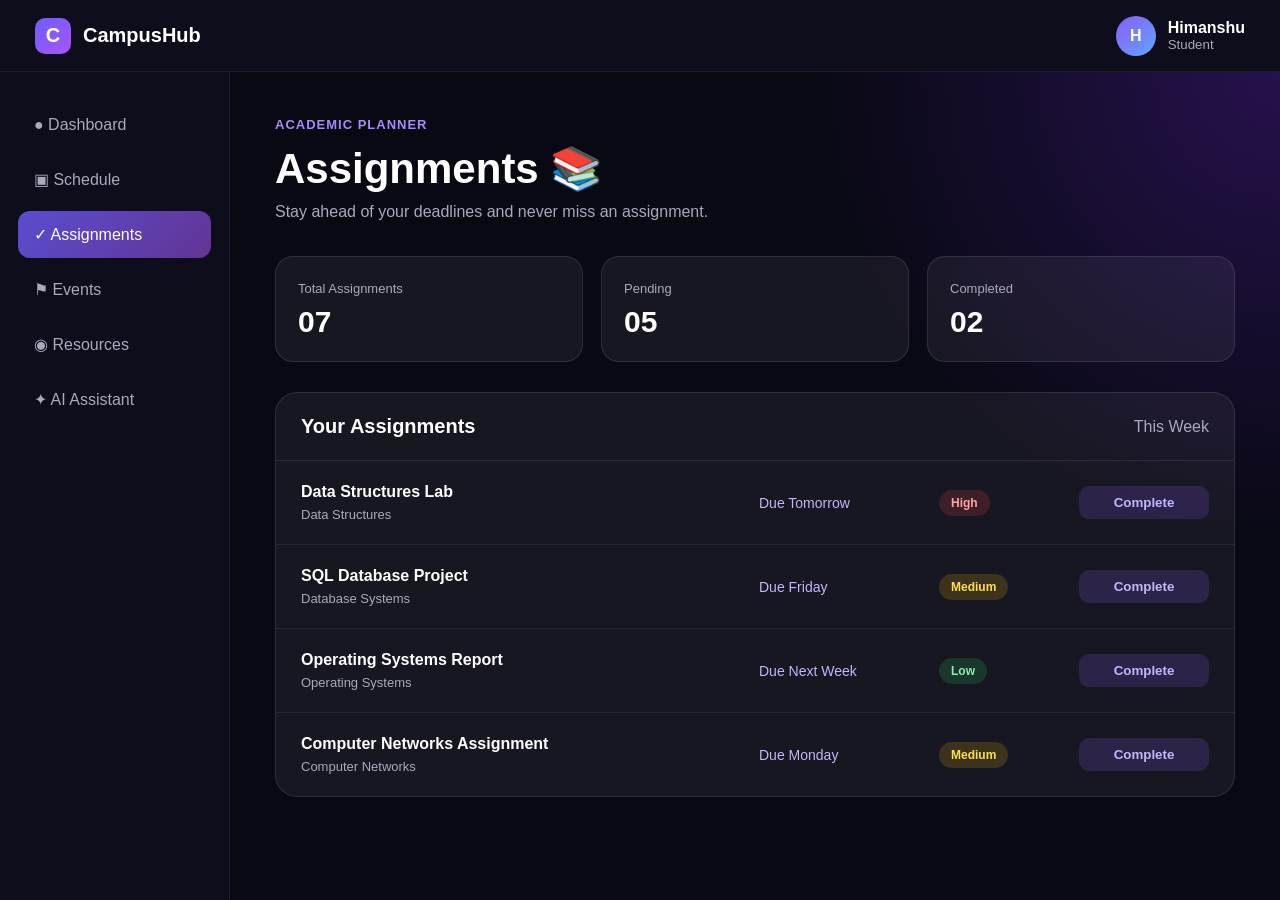
==== assignments.html @ 83b342d7 "Complete CampusHub frontend modules" ====
<!DOCTYPE html>
<html lang="en">

<head>
    <meta charset="UTF-8">
    <meta name="viewport" content="width=device-width, initial-scale=1.0">

    <title>Assignments | CampusHub</title>

    <style>

        * {
            margin: 0;
            padding: 0;
            box-sizing: border-box;
        }

        body {
            font-family: Arial, Helvetica, sans-serif;
            background: #090914;
            color: white;
            min-height: 100vh;
        }

        /* TOP BAR */

        .topbar {
            height: 72px;
            padding: 0 35px;

            display: flex;
            align-items: center;
            justify-content: space-between;

            background: #0d0d1b;
            border-bottom: 1px solid rgba(255,255,255,0.08);
        }

        .logo {
            display: flex;
            align-items: center;
            gap: 12px;

            font-size: 20px;
            font-weight: bold;
        }

        .logo-box {
            width: 36px;
            height: 36px;

            display: flex;
            align-items: center;
            justify-content: center;

            border-radius: 10px;

            background: linear-gradient(
                135deg,
                #6d5dfc,
                #a855f7
            );
        }

        .profile {
            display: flex;
            align-items: center;
            gap: 12px;
        }

        .avatar {
            width: 40px;
            height: 40px;

            border-radius: 50%;

            display: flex;
            align-items: center;
            justify-content: center;

            background: linear-gradient(
                135deg,
                #8b5cf6,
                #60a5fa
            );

            font-weight: bold;
        }

        /* LAYOUT */

        .layout {
            display: flex;
            min-height: calc(100vh - 72px);
        }

        /* SIDEBAR */

        .sidebar {
            width: 230px;
            padding: 30px 18px;

            background: #0d0d1b;

            border-right: 1px solid rgba(255,255,255,0.08);
        }

        .sidebar a {
            display: block;

            padding: 14px 16px;
            margin-bottom: 8px;

            border-radius: 12px;

            text-decoration: none;

            color: #aaa9bd;

            transition: 0.2s;
        }

        .sidebar a:hover {
            color: white;
            background: rgba(139,92,246,0.15);
        }

        .sidebar a.active {
            color: white;

            background: linear-gradient(
                135deg,
                rgba(109,93,252,0.8),
                rgba(168,85,247,0.55)
            );
        }

        /* MAIN */

        .main {
            flex: 1;
            padding: 45px;

            background:
                radial-gradient(
                    circle at top right,
                    rgba(91,33,182,0.35),
                    transparent 35%
                );
        }

        .page-label {
            color: #a78bfa;

            font-size: 13px;
            font-weight: bold;

            letter-spacing: 1px;
            text-transform: uppercase;

            margin-bottom: 12px;
        }

        h1 {
            font-size: 42px;
            margin-bottom: 10px;
        }

        .subtitle {
            color: #aaa9bd;
            margin-bottom: 35px;
        }

        /* STATS */

        .stats {
            display: grid;

            grid-template-columns:
                repeat(3, 1fr);

            gap: 18px;

            margin-bottom: 30px;
        }

        .stat-card {
            padding: 22px;

            border-radius: 18px;

            background: rgba(255,255,255,0.06);

            border: 1px solid rgba(255,255,255,0.1);
        }

        .stat-card span {
            color: #aaa9bd;
            font-size: 13px;
        }

        .stat-card h2 {
            margin-top: 8px;
            font-size: 30px;
        }

        /* ASSIGNMENTS */

        .assignment-container {
            background: rgba(255,255,255,0.06);

            border: 1px solid rgba(255,255,255,0.1);

            border-radius: 22px;

            overflow: hidden;
        }

        .assignment-header {
            padding: 22px 25px;

            display: flex;
            justify-content: space-between;
            align-items: center;

            border-bottom: 1px solid rgba(255,255,255,0.08);
        }

        .assignment-header h2 {
            font-size: 20px;
        }

        .assignment {
            display: grid;

            grid-template-columns:
                1fr 160px 120px 130px;

            align-items: center;

            gap: 20px;

            padding: 22px 25px;

            border-bottom: 1px solid rgba(255,255,255,0.07);
        }

        .assignment:last-child {
            border-bottom: none;
        }

        .assignment-title {
            font-size: 16px;
            font-weight: bold;

            margin-bottom: 6px;
        }

        .subject {
            color: #aaa9bd;
            font-size: 13px;
        }

        .due {
            color: #c4b5fd;
            font-size: 14px;
        }

        /* BADGES */

        .badge {
            display: inline-block;

            padding: 6px 12px;

            border-radius: 20px;

            font-size: 12px;
            font-weight: bold;

            text-align: center;
        }

        .high {
            background: rgba(239,68,68,0.18);
            color: #fca5a5;
        }

        .medium {
            background: rgba(234,179,8,0.18);
            color: #fde047;
        }

        .low {
            background: rgba(34,197,94,0.18);
            color: #86efac;
        }

        /* BUTTON */

        .complete-btn {
            border: none;

            padding: 9px 14px;

            border-radius: 10px;

            background: rgba(139,92,246,0.18);

            color: #c4b5fd;

            cursor: pointer;

            font-weight: bold;

            transition: 0.2s;
        }

        .complete-btn:hover {
            background: #8b5cf6;
            color: white;
        }

        .completed {
            opacity: 0.5;
        }

        .completed .assignment-title {
            text-decoration: line-through;
        }

        /* RESPONSIVE */

        @media (max-width: 900px) {

            .stats {
                grid-template-columns: 1fr;
            }

            .assignment {
                grid-template-columns: 1fr;
                gap: 10px;
            }

            .main {
                padding: 25px 18px;
            }

            h1 {
                font-size: 32px;
            }
        }

    </style>
</head>


<body>

    <!-- TOP BAR -->

    <header class="topbar">

        <div class="logo">

            <div class="logo-box">
                C
            </div>

            CampusHub

        </div>


        <div class="profile">

            <div class="avatar">
                H
            </div>

            <div>

                <strong>Himanshu</strong>

                <small style="display:block;color:#aaa9bd;">
                    Student
                </small>

            </div>

        </div>

    </header>


    <div class="layout">


        <!-- SIDEBAR -->

        <aside class="sidebar">

            <a href="dashboard.html">
                ● Dashboard
            </a>

            <a href="schedule.html">
                ▣ Schedule
            </a>

            <a href="assignments.html" class="active">
                ✓ Assignments
            </a>

            <a href="#">
                ⚑ Events
            </a>

            <a href="#">
                ◉ Resources
            </a>

            <a href="#">
                ✦ AI Assistant
            </a>

        </aside>


        <!-- MAIN -->

        <main class="main">

            <div class="page-label">
                Academic Planner
            </div>


            <h1>
                Assignments 📚
            </h1>


            <p class="subtitle">
                Stay ahead of your deadlines and never miss an assignment.
            </p>


            <!-- STATS -->

            <div class="stats">

                <div class="stat-card">

                    <span>
                        Total Assignments
                    </span>

                    <h2 id="totalCount">
                        07
                    </h2>

                </div>


                <div class="stat-card">

                    <span>
                        Pending
                    </span>

                    <h2 id="pendingCount">
                        05
                    </h2>

                </div>


                <div class="stat-card">

                    <span>
                        Completed
                    </span>

                    <h2 id="completedCount">
                        02
                    </h2>

                </div>

            </div>


            <!-- ASSIGNMENT LIST -->

            <section class="assignment-container">


                <div class="assignment-header">

                    <h2>
                        Your Assignments
                    </h2>

                    <span style="color:#aaa9bd;">
                        This Week
                    </span>

                </div>


                <!-- ASSIGNMENT 1 -->

                <div class="assignment">

                    <div>

                        <div class="assignment-title">
                            Data Structures Lab
                        </div>

                        <div class="subject">
                            Data Structures
                        </div>

                    </div>


                    <div class="due">
                        Due Tomorrow
                    </div>


                    <div>
                        <span class="badge high">
                            High
                        </span>
                    </div>


                    <button class="complete-btn">
                        Complete
                    </button>

                </div>


                <!-- ASSIGNMENT 2 -->

                <div class="assignment">

                    <div>

                        <div class="assignment-title">
                            SQL Database Project
                        </div>

                        <div class="subject">
                            Database Systems
                        </div>

                    </div>


                    <div class="due">
                        Due Friday
                    </div>


                    <div>
                        <span class="badge medium">
                            Medium
                        </span>
                    </div>


                    <button class="complete-btn">
                        Complete
                    </button>

                </div>


                <!-- ASSIGNMENT 3 -->

                <div class="assignment">

                    <div>

                        <div class="assignment-title">
                            Operating Systems Report
                        </div>

                        <div class="subject">
                            Operating Systems
                        </div>

                    </div>


                    <div class="due">
                        Due Next Week
                    </div>


                    <div>
                        <span class="badge low">
                            Low
                        </span>
                    </div>


                    <button class="complete-btn">
                        Complete
                    </button>

                </div>


                <!-- ASSIGNMENT 4 -->

                <div class="assignment">

                    <div>

                        <div class="assignment-title">
                            Computer Networks Assignment
                        </div>

                        <div class="subject">
                            Computer Networks
                        </div>

                    </div>


                    <div class="due">
                        Due Monday
                    </div>


                    <div>
                        <span class="badge medium">
                            Medium
                        </span>
                    </div>


                    <button class="complete-btn">
                        Complete
                    </button>

                </div>


            </section>

        </main>

    </div>


    <!-- JAVASCRIPT -->

    <script>

        const buttons =
            document.querySelectorAll(".complete-btn");

        const pendingCount =
            document.getElementById("pendingCount");

        const completedCount =
            document.getElementById("completedCount");


        buttons.forEach(button => {

            button.addEventListener("click", () => {

                const assignment =
                    button.closest(".assignment");


                if (!assignment.classList.contains("completed")) {

                    assignment.classList.add("completed");

                    button.textContent = "Completed ✓";

                    button.style.background = "#22c55e";

                    button.style.color = "white";


                    let pending =
                        Number(pendingCount.textContent);

                    let completed =
                        Number(completedCount.textContent);


                    pendingCount.textContent =
                        String(pending - 1).padStart(2, "0");

                    completedCount.textContent =
                        String(completed + 1).padStart(2, "0");

                }

            });

        });

    </script>

</body>

</html>
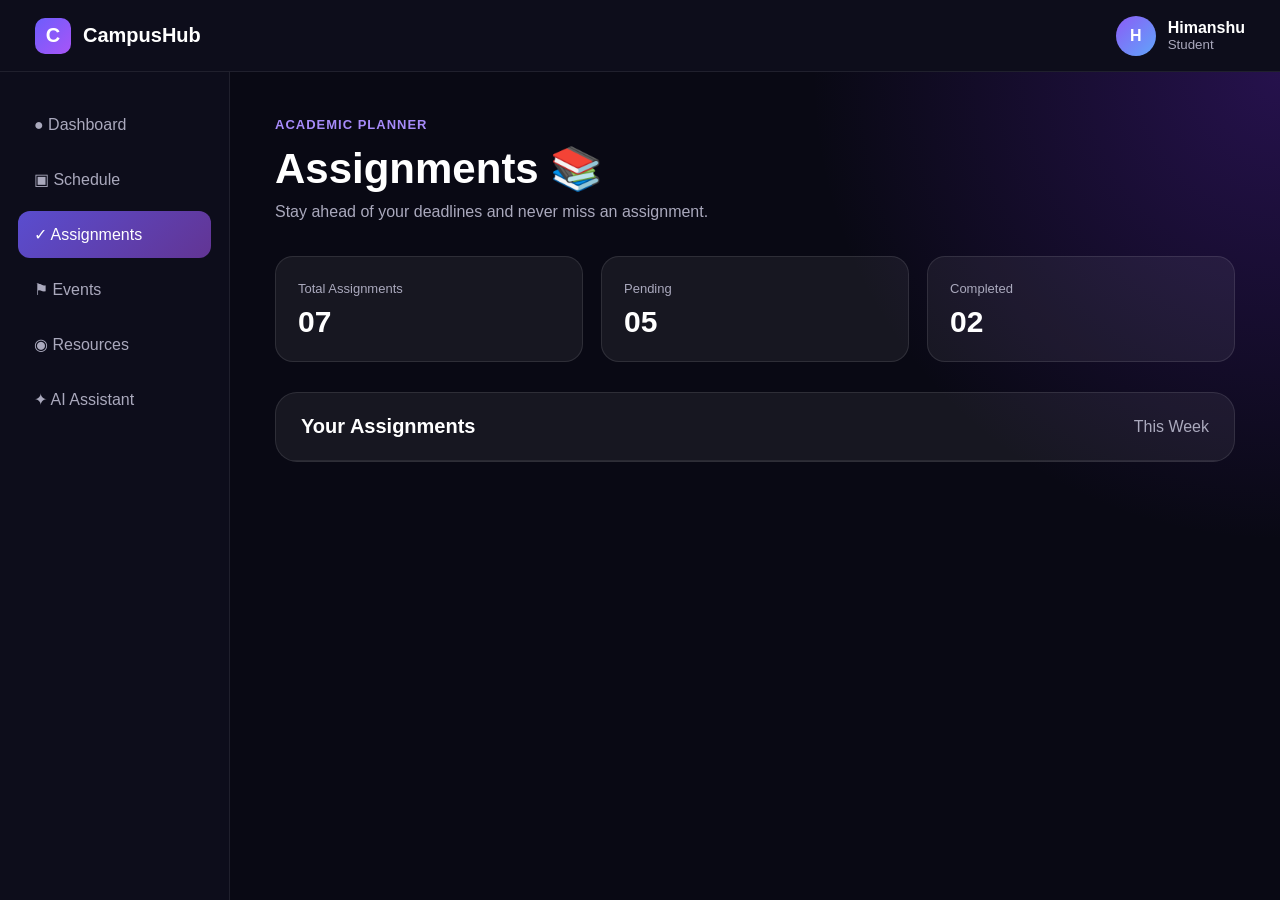
==== commit 6ae6fa17: "Add backend server and resource filtering" ====
--- a/assignments.html
+++ b/assignments.html
@@ -509,148 +509,7 @@
                 </div>
 
 
-                <!-- ASSIGNMENT 1 -->
-
-                <div class="assignment">
-
-                    <div>
-
-                        <div class="assignment-title">
-                            Data Structures Lab
-                        </div>
-
-                        <div class="subject">
-                            Data Structures
-                        </div>
-
-                    </div>
-
-
-                    <div class="due">
-                        Due Tomorrow
-                    </div>
-
-
-                    <div>
-                        <span class="badge high">
-                            High
-                        </span>
-                    </div>
-
-
-                    <button class="complete-btn">
-                        Complete
-                    </button>
-
-                </div>
-
-
-                <!-- ASSIGNMENT 2 -->
-
-                <div class="assignment">
-
-                    <div>
-
-                        <div class="assignment-title">
-                            SQL Database Project
-                        </div>
-
-                        <div class="subject">
-                            Database Systems
-                        </div>
-
-                    </div>
-
-
-                    <div class="due">
-                        Due Friday
-                    </div>
-
-
-                    <div>
-                        <span class="badge medium">
-                            Medium
-                        </span>
-                    </div>
-
-
-                    <button class="complete-btn">
-                        Complete
-                    </button>
-
-                </div>
-
-
-                <!-- ASSIGNMENT 3 -->
-
-                <div class="assignment">
-
-                    <div>
-
-                        <div class="assignment-title">
-                            Operating Systems Report
-                        </div>
-
-                        <div class="subject">
-                            Operating Systems
-                        </div>
-
-                    </div>
-
-
-                    <div class="due">
-                        Due Next Week
-                    </div>
-
-
-                    <div>
-                        <span class="badge low">
-                            Low
-                        </span>
-                    </div>
-
-
-                    <button class="complete-btn">
-                        Complete
-                    </button>
-
-                </div>
-
-
-                <!-- ASSIGNMENT 4 -->
-
-                <div class="assignment">
-
-                    <div>
-
-                        <div class="assignment-title">
-                            Computer Networks Assignment
-                        </div>
-
-                        <div class="subject">
-                            Computer Networks
-                        </div>
-
-                    </div>
-
-
-                    <div class="due">
-                        Due Monday
-                    </div>
-
-
-                    <div>
-                        <span class="badge medium">
-                            Medium
-                        </span>
-                    </div>
-
-
-                    <button class="complete-btn">
-                        Complete
-                    </button>
-
-                </div>
+               <div id="assignments-list"></div>
 
 
             </section>
@@ -714,6 +573,95 @@
 
     </script>
 
+<script>
+async function loadAssignments() {
+    try {
+        const response = await fetch("http://localhost:5001/api/assignments");
+
+        if (!response.ok) {
+            throw new Error("Failed to load assignments");
+        }
+
+        const assignments = await response.json();
+
+        console.log("Assignments from backend:", assignments);
+
+        const container = document.getElementById("assignments-list");
+
+        container.innerHTML = "";
+
+        assignments.forEach(assignment => {
+            const card = document.createElement("div");
+
+            card.className = "assignment";
+
+            card.innerHTML = `
+                <div>
+                    <div class="assignment-title">
+                        ${assignment.title}
+                    </div>
+
+                    <div class="subject">
+                        ${assignment.subject}
+                    </div>
+                </div>
+
+                <div class="due">
+                    ${assignment.due}
+                </div>
+
+                <div>
+                    <span class="badge ${assignment.priority.toLowerCase()}">
+                        ${assignment.priority}
+                    </span>
+                </div>
+
+                <button <button class="complete-btn" onclick="completeAssignment(${assignment.id}, this)">
+    Complete
+</button>
+                </button>
+            `;
+
+            container.appendChild(card);
+        });
+
+    } catch (error) {
+        console.error("Error loading assignments:", error);
+    }
+}
+async function completeAssignment(id, button) {
+    try {
+        const response = await fetch(
+            `http://localhost:5001/api/assignments/${id}`,
+            {
+                method: "PATCH",
+                headers: {
+                    "Content-Type": "application/json"
+                }
+            }
+        );
+
+        const data = await response.json();
+
+        if (!response.ok) {
+            throw new Error(data.message || "Failed to complete assignment");
+        }
+
+        button.textContent = "Completed";
+        button.disabled = true;
+
+        button.style.opacity = "0.6";
+        button.style.cursor = "not-allowed";
+
+        console.log("Backend response:", data);
+
+    } catch (error) {
+        console.error("Error completing assignment:", error);
+        alert("Could not complete assignment.");
+    }
+}
+loadAssignments();
+</script>
 </body>
 
 </html>
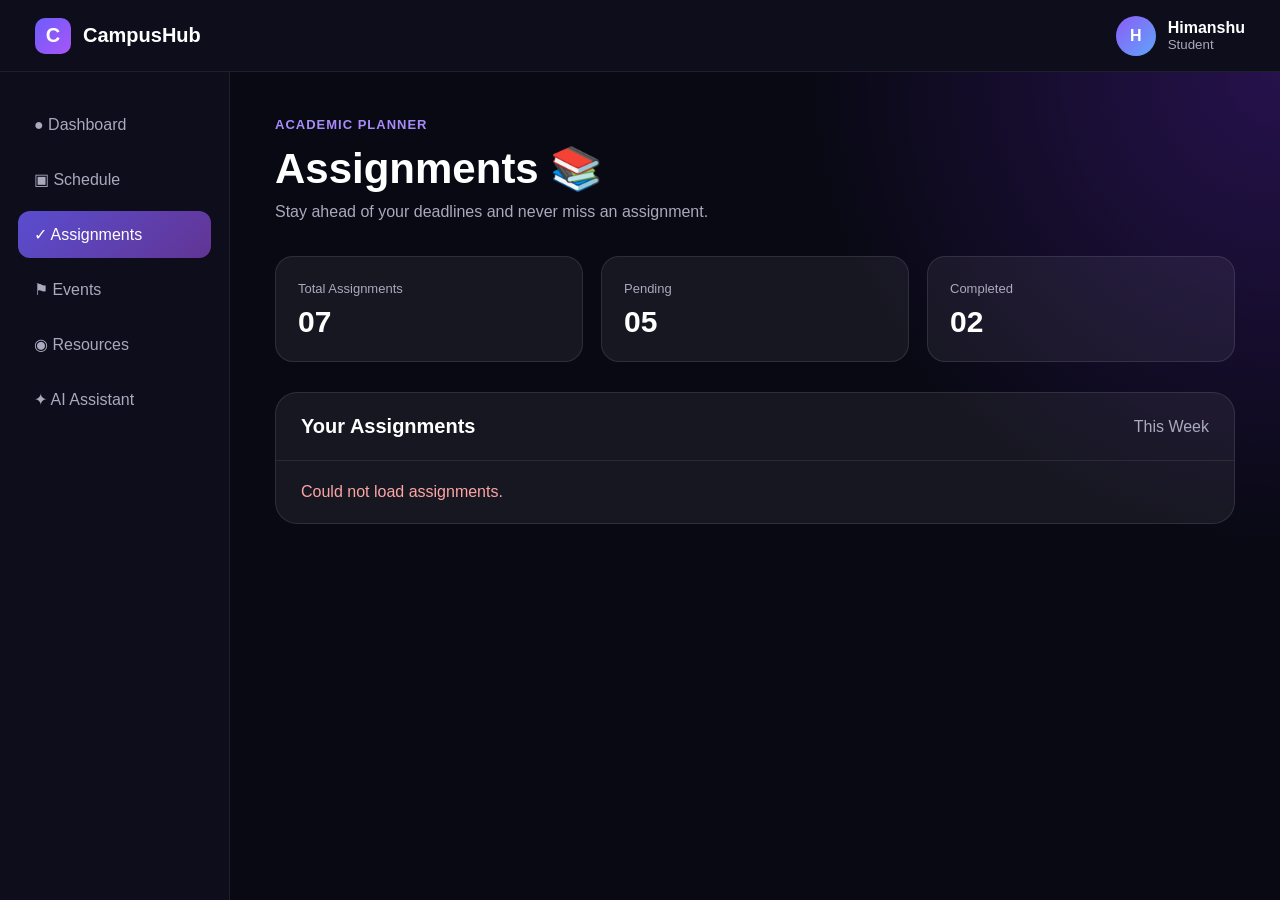
==== commit 8a473967: "Complete assignments and dashboard chart" ====
--- a/assignments.html
+++ b/assignments.html
@@ -321,6 +321,18 @@
             color: white;
         }
 
+        .complete-btn:disabled {
+            background: #22c55e;
+            color: white;
+            cursor: not-allowed;
+            opacity: 0.75;
+        }
+
+        .complete-btn:disabled:hover {
+            background: #22c55e;
+            color: white;
+        }
+
         .completed {
             opacity: 0.5;
         }
@@ -522,9 +534,13 @@
     <!-- JAVASCRIPT -->
 
     <script>
-
-        const buttons =
-            document.querySelectorAll(".complete-btn");
+        const API_URL = "http://localhost:5001/api/assignments";
+
+        const assignmentsList =
+            document.getElementById("assignments-list");
+
+        const totalCount =
+            document.getElementById("totalCount");
 
         const pendingCount =
             document.getElementById("pendingCount");
@@ -532,136 +548,181 @@
         const completedCount =
             document.getElementById("completedCount");
 
-
-        buttons.forEach(button => {
-
-            button.addEventListener("click", () => {
-
-                const assignment =
-                    button.closest(".assignment");
-
-
-                if (!assignment.classList.contains("completed")) {
-
-                    assignment.classList.add("completed");
-
-                    button.textContent = "Completed ✓";
-
-                    button.style.background = "#22c55e";
-
-                    button.style.color = "white";
-
-
-                    let pending =
-                        Number(pendingCount.textContent);
-
-                    let completed =
-                        Number(completedCount.textContent);
-
-
-                    pendingCount.textContent =
-                        String(pending - 1).padStart(2, "0");
-
-                    completedCount.textContent =
-                        String(completed + 1).padStart(2, "0");
-
+        let assignmentsState = [];
+
+
+        function formatCount(count) {
+            return String(count).padStart(2, "0");
+        }
+
+
+        function updateStats(assignments) {
+            const completed =
+                assignments.filter(assignment => assignment.completed).length;
+
+            totalCount.textContent =
+                formatCount(assignments.length);
+
+            pendingCount.textContent =
+                formatCount(assignments.length - completed);
+
+            completedCount.textContent =
+                formatCount(completed);
+        }
+
+
+        function createTextElement(className, text) {
+            const element =
+                document.createElement("div");
+
+            element.className = className;
+            element.textContent = text;
+
+            return element;
+        }
+
+
+        function renderAssignments(assignments) {
+            assignmentsList.innerHTML = "";
+
+            assignments.forEach(assignment => {
+                const card =
+                    document.createElement("div");
+
+                card.className =
+                    assignment.completed ? "assignment completed" : "assignment";
+
+                const details =
+                    document.createElement("div");
+
+                details.appendChild(
+                    createTextElement("assignment-title", assignment.title)
+                );
+
+                details.appendChild(
+                    createTextElement("subject", assignment.subject)
+                );
+
+                const due =
+                    createTextElement("due", assignment.due);
+
+                const priorityWrapper =
+                    document.createElement("div");
+
+                const priorityBadge =
+                    document.createElement("span");
+
+                priorityBadge.className =
+                    `badge ${assignment.priority.toLowerCase()}`;
+
+                priorityBadge.textContent =
+                    assignment.priority;
+
+                priorityWrapper.appendChild(priorityBadge);
+
+                const button =
+                    document.createElement("button");
+
+                button.className = "complete-btn";
+                button.dataset.id = assignment.id;
+                button.textContent =
+                    assignment.completed ? "Completed" : "Complete";
+                button.disabled = assignment.completed;
+
+                card.appendChild(details);
+                card.appendChild(due);
+                card.appendChild(priorityWrapper);
+                card.appendChild(button);
+
+                assignmentsList.appendChild(card);
+            });
+        }
+
+
+        async function loadAssignments() {
+            try {
+                const response =
+                    await fetch(API_URL);
+
+                if (!response.ok) {
+                    throw new Error("Failed to load assignments");
                 }
 
-            });
-
+                assignmentsState =
+                    await response.json();
+
+                renderAssignments(assignmentsState);
+                updateStats(assignmentsState);
+            } catch (error) {
+                console.error("Error loading assignments:", error);
+                assignmentsList.innerHTML =
+                    "<p style=\"padding:22px 25px;color:#fca5a5;\">Could not load assignments.</p>";
+            }
+        }
+
+
+        async function completeAssignment(id, button) {
+            const originalText =
+                button.textContent;
+
+            button.disabled = true;
+            button.textContent = "Saving...";
+
+            try {
+                const response =
+                    await fetch(`${API_URL}/${id}`, {
+                        method: "PATCH",
+                        headers: {
+                            "Content-Type": "application/json"
+                        }
+                    });
+
+                const data =
+                    await response.json();
+
+                if (!response.ok) {
+                    throw new Error(data.message || "Failed to complete assignment");
+                }
+
+                assignmentsState =
+                    assignmentsState.map(assignment => {
+                        if (assignment.id !== id) {
+                            return assignment;
+                        }
+
+                        return data.assignment || {
+                            ...assignment,
+                            completed: true
+                        };
+                    });
+
+                renderAssignments(assignmentsState);
+                updateStats(assignmentsState);
+            } catch (error) {
+                console.error("Error completing assignment:", error);
+
+                button.disabled = false;
+                button.textContent = originalText;
+
+                alert("Could not complete assignment.");
+            }
+        }
+
+
+        assignmentsList.addEventListener("click", event => {
+            const button =
+                event.target.closest(".complete-btn");
+
+            if (!button || button.disabled) {
+                return;
+            }
+
+            completeAssignment(Number(button.dataset.id), button);
         });
 
+
+        loadAssignments();
     </script>
-
-<script>
-async function loadAssignments() {
-    try {
-        const response = await fetch("http://localhost:5001/api/assignments");
-
-        if (!response.ok) {
-            throw new Error("Failed to load assignments");
-        }
-
-        const assignments = await response.json();
-
-        console.log("Assignments from backend:", assignments);
-
-        const container = document.getElementById("assignments-list");
-
-        container.innerHTML = "";
-
-        assignments.forEach(assignment => {
-            const card = document.createElement("div");
-
-            card.className = "assignment";
-
-            card.innerHTML = `
-                <div>
-                    <div class="assignment-title">
-                        ${assignment.title}
-                    </div>
-
-                    <div class="subject">
-                        ${assignment.subject}
-                    </div>
-                </div>
-
-                <div class="due">
-                    ${assignment.due}
-                </div>
-
-                <div>
-                    <span class="badge ${assignment.priority.toLowerCase()}">
-                        ${assignment.priority}
-                    </span>
-                </div>
-
-                <button <button class="complete-btn" onclick="completeAssignment(${assignment.id}, this)">
-    Complete
-</button>
-                </button>
-            `;
-
-            container.appendChild(card);
-        });
-
-    } catch (error) {
-        console.error("Error loading assignments:", error);
-    }
-}
-async function completeAssignment(id, button) {
-    try {
-        const response = await fetch(
-            `http://localhost:5001/api/assignments/${id}`,
-            {
-                method: "PATCH",
-                headers: {
-                    "Content-Type": "application/json"
-                }
-            }
-        );
-
-        const data = await response.json();
-
-        if (!response.ok) {
-            throw new Error(data.message || "Failed to complete assignment");
-        }
-
-        button.textContent = "Completed";
-        button.disabled = true;
-
-        button.style.opacity = "0.6";
-        button.style.cursor = "not-allowed";
-
-        console.log("Backend response:", data);
-
-    } catch (error) {
-        console.error("Error completing assignment:", error);
-        alert("Could not complete assignment.");
-    }
-}
-loadAssignments();
-</script>
 </body>
 
-</html>+</html>
